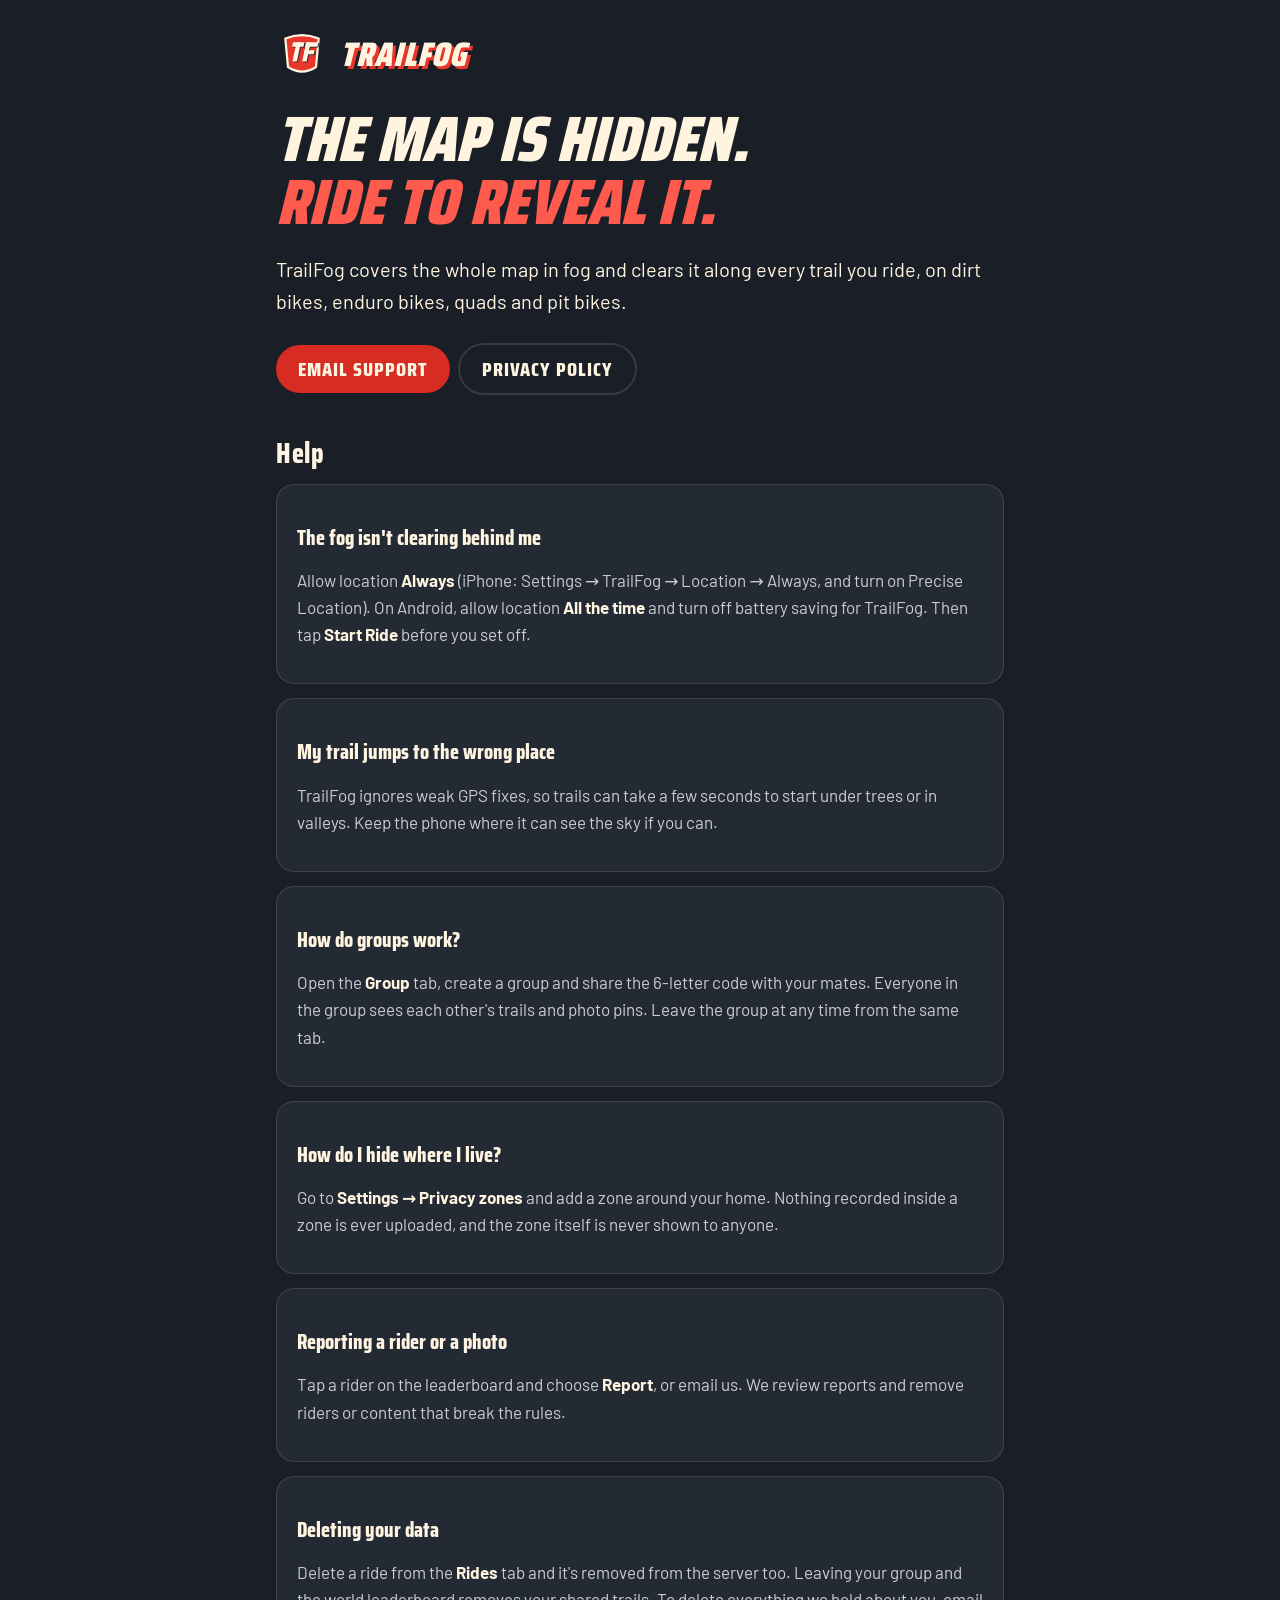
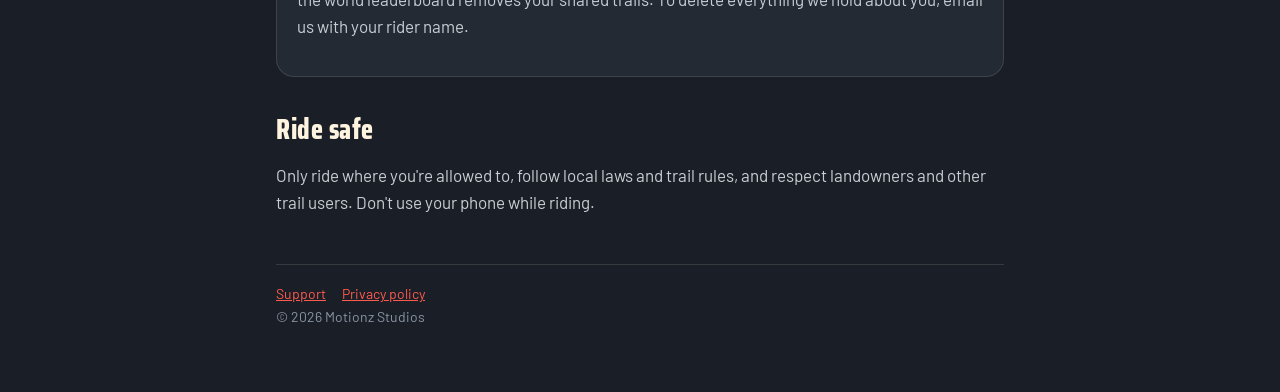
==== index.html @ 4048c1ba "Add files via upload" ====
<!doctype html><html lang="en"><head><meta charset="utf-8"><meta name="viewport" content="width=device-width,initial-scale=1"><link rel="preconnect" href="https://fonts.googleapis.com"><link rel="stylesheet" href="https://fonts.googleapis.com/css2?family=Barlow:wght@400;600&family=Saira+Condensed:ital,wght@0,800;1,900&display=swap"><link rel="stylesheet" href="style.css"><link rel="icon" href="icon.png"><title>TrailFog Support</title><meta name="description" content="Help and contact for TrailFog, the fog-of-war trail map for dirt bikes and quads."></head>
<body><div class="wrap"><header><a href="./"><svg width="52" height="52" viewBox="0 0 512 512" aria-hidden="true"><path d="M92 104 Q256 34 420 104 L394 384 Q256 474 118 384 Z" fill="#E8362B" stroke="#FFF4E0" stroke-width="22" stroke-linejoin="round"/><g transform="translate(264 338) skewX(-12) translate(-256 -330)" fill="#1A1F27"><rect x="128" y="140" width="112" height="44"/><rect x="162" y="140" width="44" height="190"/><rect x="258" y="140" width="44" height="190"/><rect x="258" y="140" width="120" height="44"/><rect x="258" y="218" width="98" height="40"/></g><g transform="translate(256 330) skewX(-12) translate(-256 -330)" fill="#FFF4E0"><rect x="128" y="140" width="112" height="44"/><rect x="162" y="140" width="44" height="190"/><rect x="258" y="140" width="44" height="190"/><rect x="258" y="140" width="120" height="44"/><rect x="258" y="218" width="98" height="40"/></g></svg><span class="brand">TRAILFOG</span></a></header>
<h1>THE MAP IS HIDDEN.<br><span>RIDE TO REVEAL IT.</span></h1>
<p class="lead">TrailFog covers the whole map in fog and clears it along every trail you ride, on dirt bikes, enduro bikes, quads and pit bikes.</p>
<a class="btn" href="mailto:andystevo958@gmail.com?subject=TrailFog%20help">EMAIL SUPPORT</a><a class="btn alt" href="privacy.html">PRIVACY POLICY</a>

<h2>Help</h2>
<div class="card"><h3>The fog isn't clearing behind me</h3><p>Allow location <strong>Always</strong> (iPhone: Settings → TrailFog → Location → Always, and turn on Precise Location). On Android, allow location <strong>All the time</strong> and turn off battery saving for TrailFog. Then tap <strong>Start Ride</strong> before you set off.</p></div>
<div class="card"><h3>My trail jumps to the wrong place</h3><p>TrailFog ignores weak GPS fixes, so trails can take a few seconds to start under trees or in valleys. Keep the phone where it can see the sky if you can.</p></div>
<div class="card"><h3>How do groups work?</h3><p>Open the <strong>Group</strong> tab, create a group and share the 6-letter code with your mates. Everyone in the group sees each other's trails and photo pins. Leave the group at any time from the same tab.</p></div>
<div class="card"><h3>How do I hide where I live?</h3><p>Go to <strong>Settings → Privacy zones</strong> and add a zone around your home. Nothing recorded inside a zone is ever uploaded, and the zone itself is never shown to anyone.</p></div>
<div class="card"><h3>Reporting a rider or a photo</h3><p>Tap a rider on the leaderboard and choose <strong>Report</strong>, or email us. We review reports and remove riders or content that break the rules.</p></div>
<div class="card"><h3>Deleting your data</h3><p>Delete a ride from the <strong>Rides</strong> tab and it's removed from the server too. Leaving your group and the world leaderboard removes your shared trails. To delete everything we hold about you, email us with your rider name.</p></div>

<h2>Ride safe</h2>
<p>Only ride where you're allowed to, follow local laws and trail rules, and respect landowners and other trail users. Don't use your phone while riding.</p>
<footer><a href="./">Support</a><a href="privacy.html">Privacy policy</a><br>© 2026 Motionz Studios</footer></div></body></html>
---- style.css ----
:root{--ink:#1A1F27;--card:#232A34;--red:#E8362B;--redtxt:#FF5A4E;--cream:#FFF4E0;--mut:#C9CDD3;--line:rgba(255,244,224,.12)}
*{box-sizing:border-box}
html{background:var(--ink)}
body{margin:0;background:var(--ink);color:var(--cream);font:17px/1.6 Barlow,system-ui,-apple-system,"Segoe UI",sans-serif}
a{color:var(--redtxt)}
.wrap{max-width:760px;margin:0 auto;padding:28px 16px 64px}
header{display:flex;align-items:center;gap:14px;margin-bottom:28px}
header a{display:flex;align-items:center;gap:12px;color:var(--cream);text-decoration:none}
.brand{font:italic 900 34px/1 "Saira Condensed","Arial Narrow",sans-serif;letter-spacing:1px;text-shadow:3px 3px 0 var(--red)}
h1{font:italic 900 clamp(40px,9vw,64px)/.98 "Saira Condensed","Arial Narrow",sans-serif;margin:8px 0 14px}
h1 span{color:var(--redtxt)}
h2{font:800 28px/1.15 "Saira Condensed","Arial Narrow",sans-serif;letter-spacing:.5px;margin:36px 0 8px}
h3{font:800 21px/1.2 "Saira Condensed","Arial Narrow",sans-serif;margin:22px 0 4px}
p,li{color:var(--mut)}
strong{color:var(--cream)}
.lead{font-size:20px;color:var(--cream)}
.card{background:var(--card);border:1px solid var(--line);border-radius:18px;padding:18px 20px;margin:14px 0}
.btn{display:inline-block;background:#D62C22;color:var(--cream);text-decoration:none;font:800 20px/1 "Saira Condensed",sans-serif;letter-spacing:1px;padding:14px 22px;border-radius:40px;margin:6px 8px 6px 0}
.btn.alt{background:transparent;border:2px solid var(--line)}
footer{margin-top:48px;padding-top:18px;border-top:1px solid var(--line);font-size:14px;color:#8A93A0}
footer a{margin-right:16px}
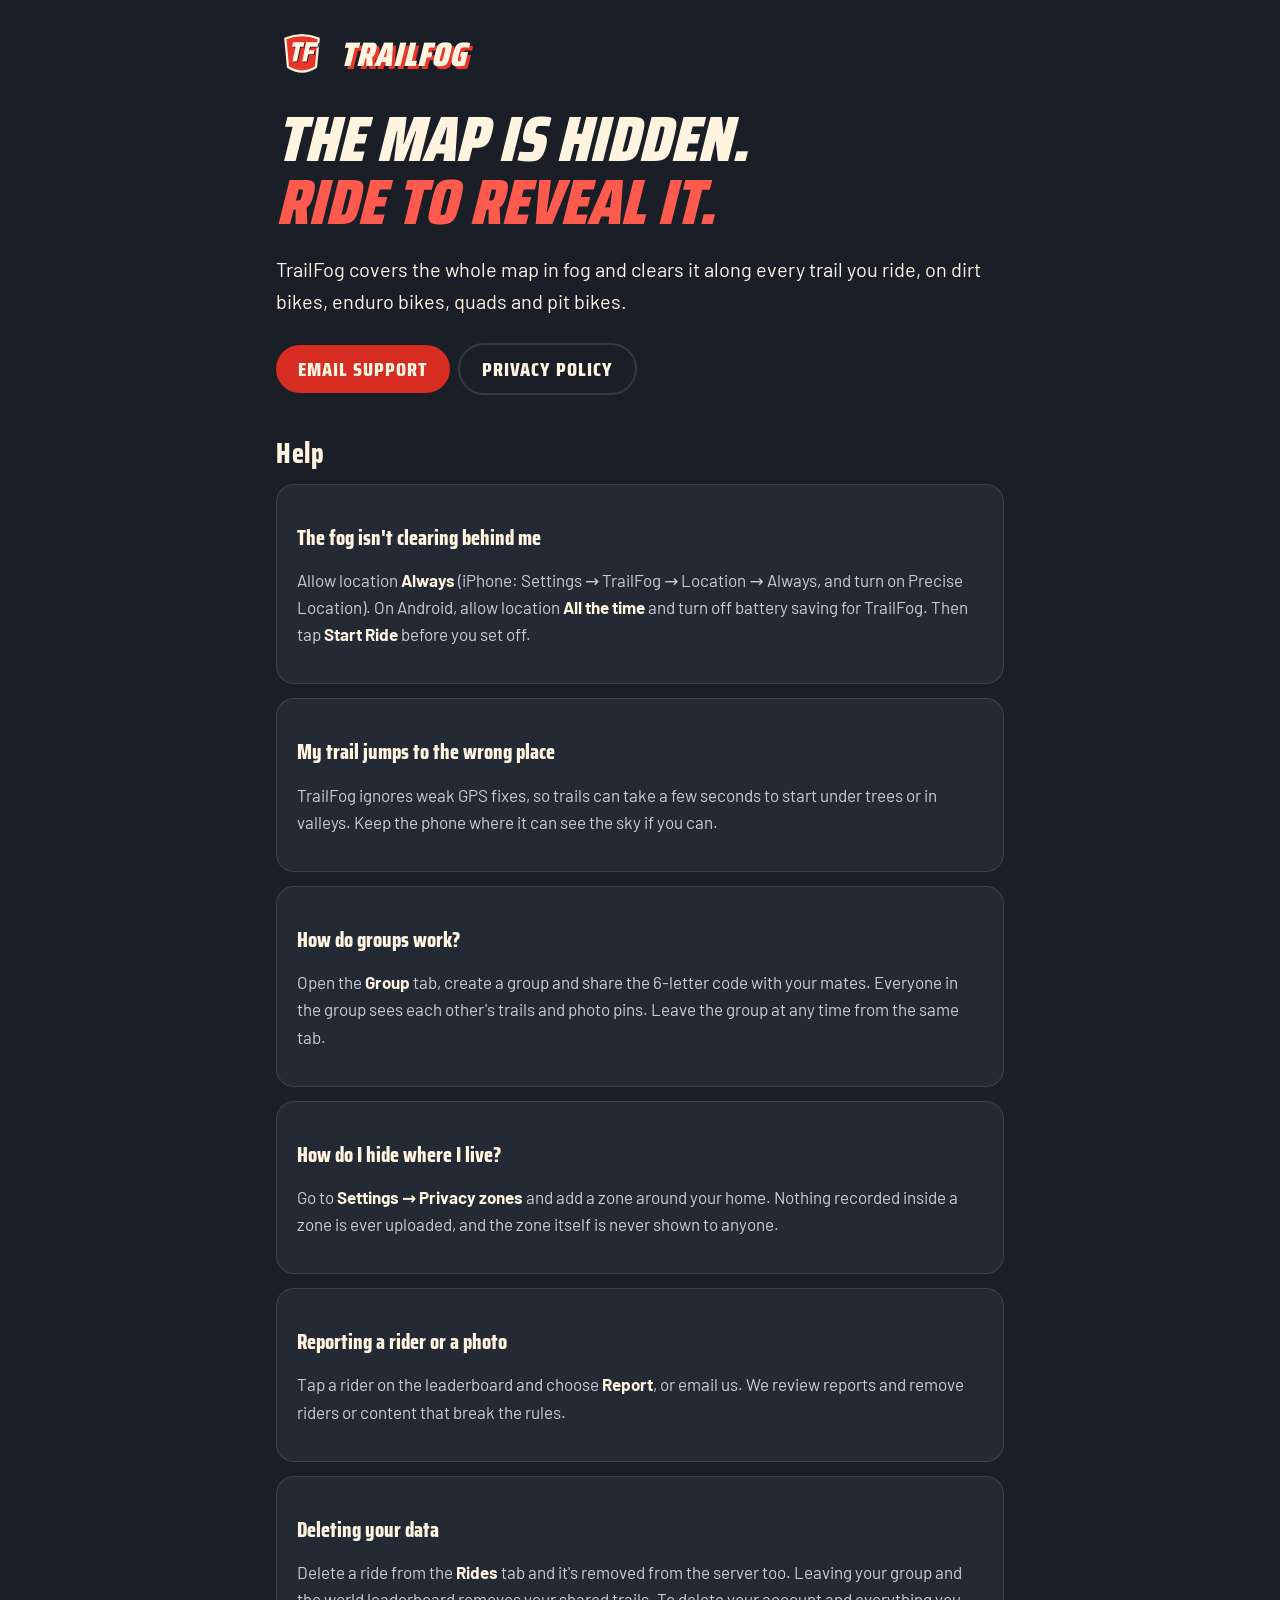
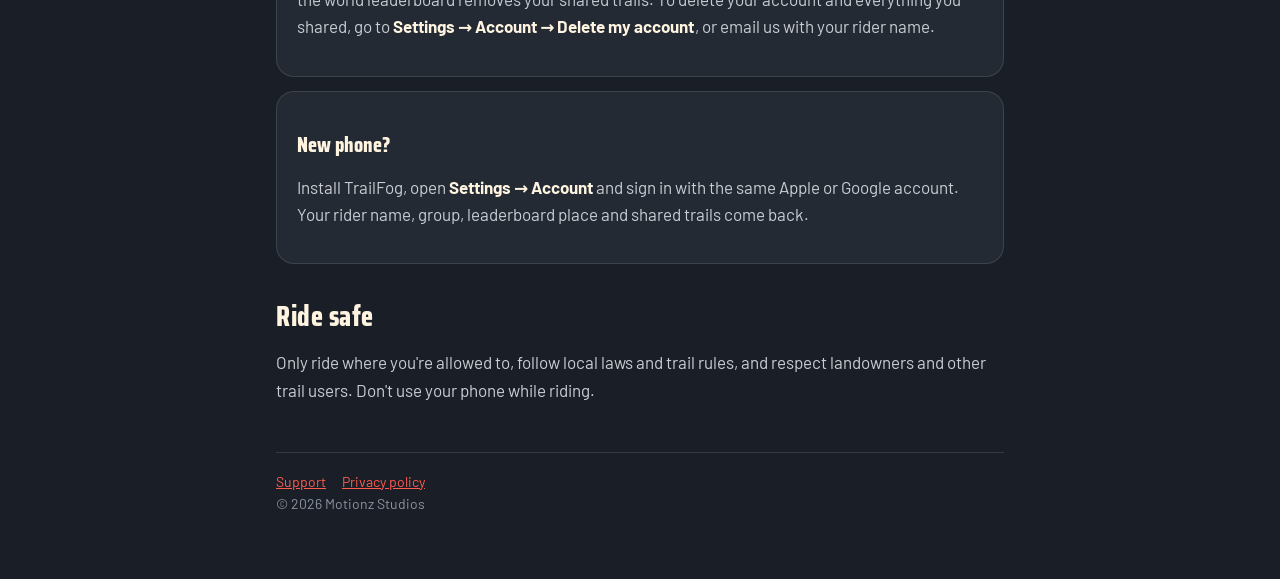
==== commit ad15d0bc: "Add files via upload" ====
--- a/index.html
+++ b/index.html
@@ -10,7 +10,9 @@
 <div class="card"><h3>How do groups work?</h3><p>Open the <strong>Group</strong> tab, create a group and share the 6-letter code with your mates. Everyone in the group sees each other's trails and photo pins. Leave the group at any time from the same tab.</p></div>
 <div class="card"><h3>How do I hide where I live?</h3><p>Go to <strong>Settings → Privacy zones</strong> and add a zone around your home. Nothing recorded inside a zone is ever uploaded, and the zone itself is never shown to anyone.</p></div>
 <div class="card"><h3>Reporting a rider or a photo</h3><p>Tap a rider on the leaderboard and choose <strong>Report</strong>, or email us. We review reports and remove riders or content that break the rules.</p></div>
-<div class="card"><h3>Deleting your data</h3><p>Delete a ride from the <strong>Rides</strong> tab and it's removed from the server too. Leaving your group and the world leaderboard removes your shared trails. To delete everything we hold about you, email us with your rider name.</p></div>
+<div class="card"><h3>Deleting your data</h3><p>Delete a ride from the <strong>Rides</strong> tab and it's removed from the server too. Leaving your group and the world leaderboard removes your shared trails. To delete your account and everything you shared, go to <strong>Settings → Account → Delete my account</strong>, or email us with your rider name.</p></div>
+
+<div class="card"><h3>New phone?</h3><p>Install TrailFog, open <strong>Settings → Account</strong> and sign in with the same Apple or Google account. Your rider name, group, leaderboard place and shared trails come back.</p></div>
 
 <h2>Ride safe</h2>
 <p>Only ride where you're allowed to, follow local laws and trail rules, and respect landowners and other trail users. Don't use your phone while riding.</p>
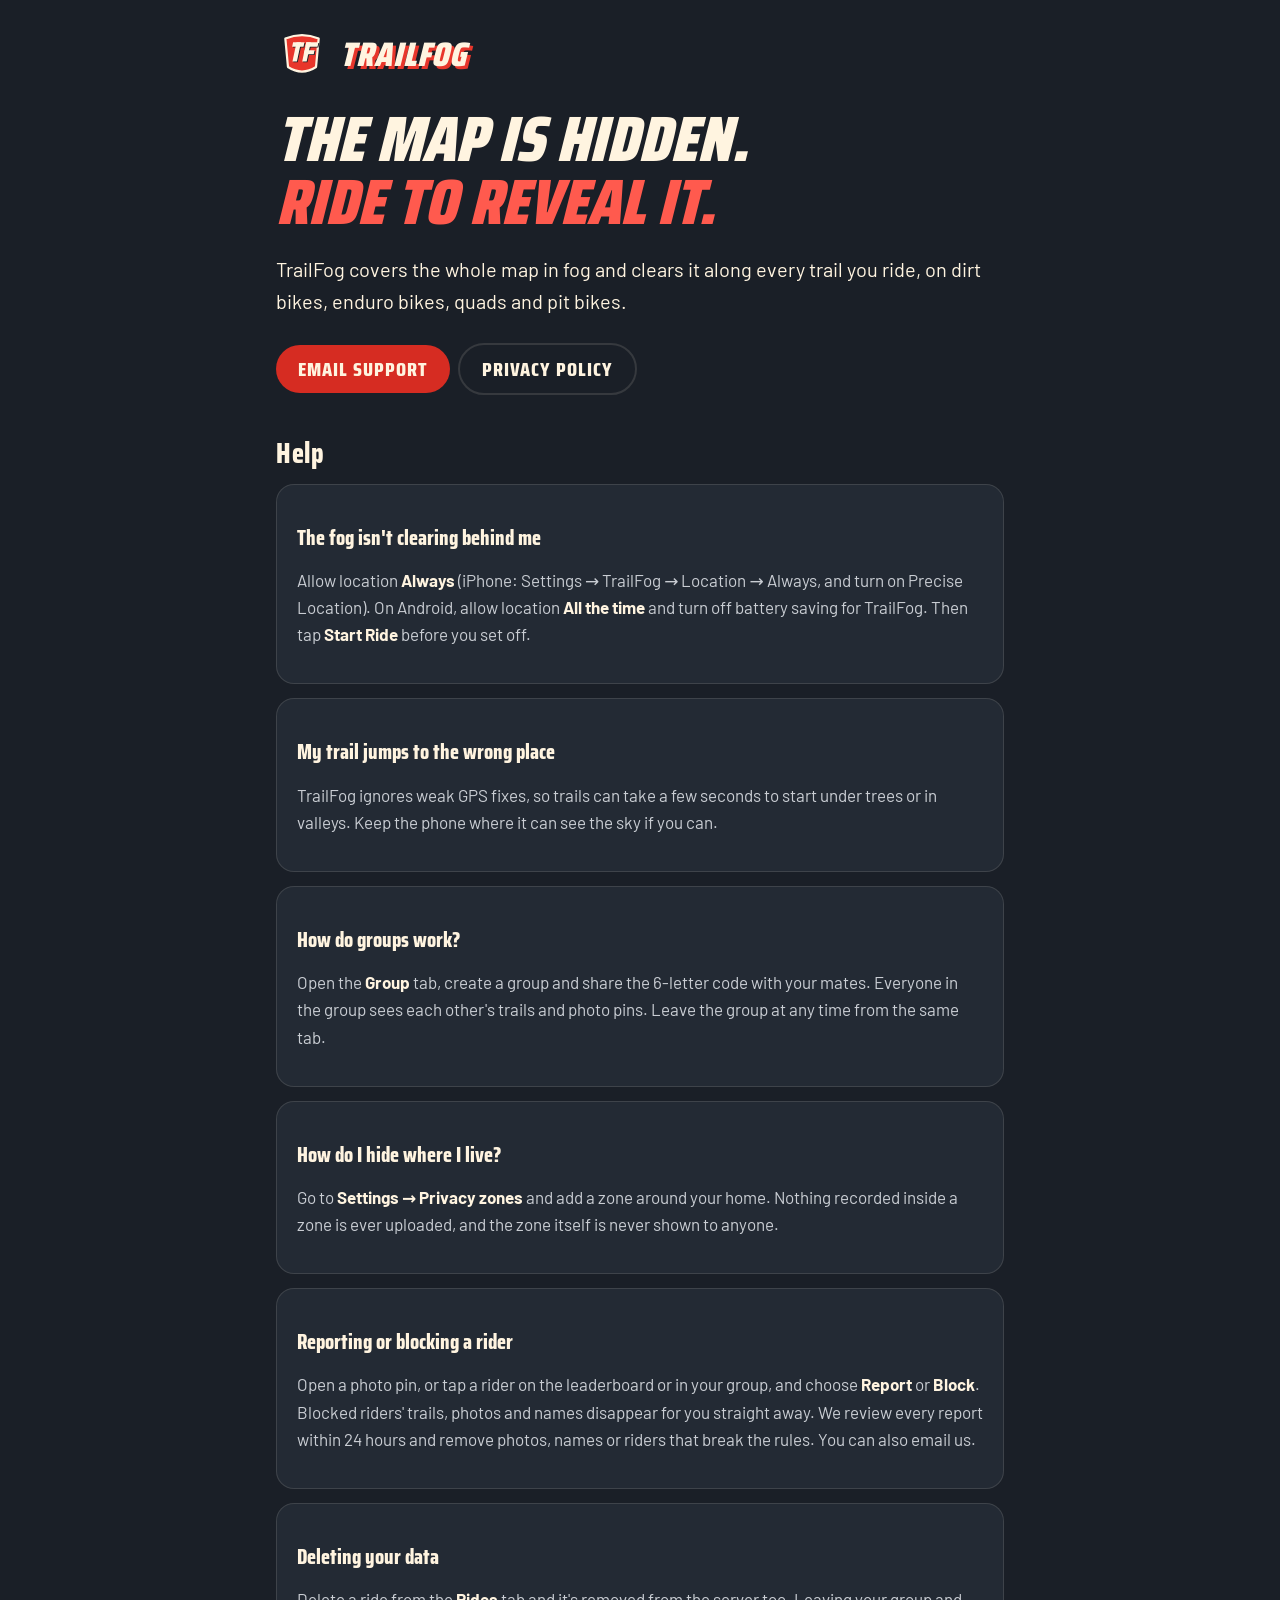
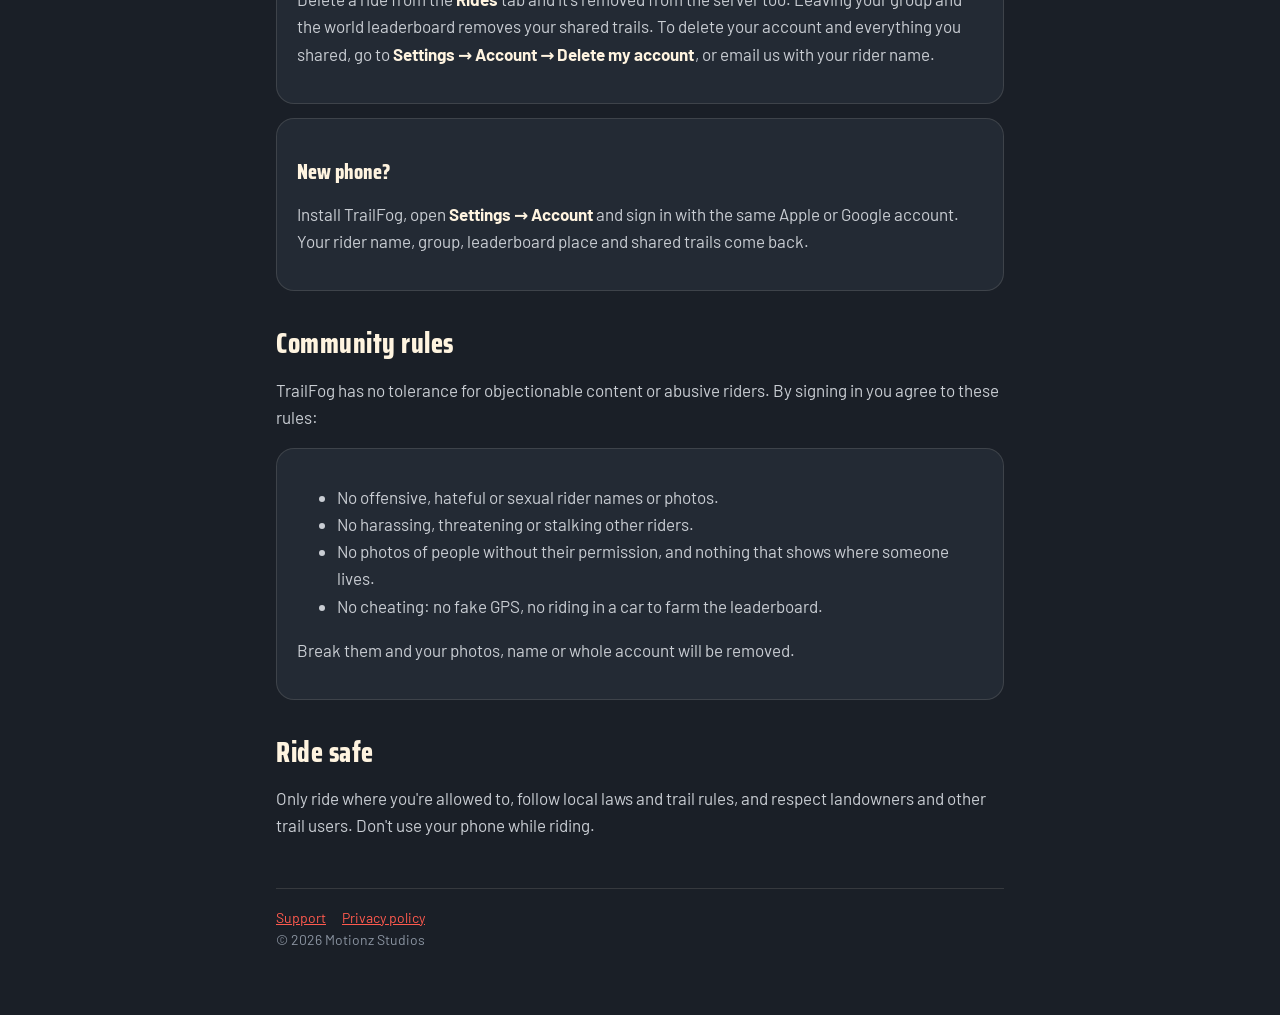
==== commit 4456fb6d: "Add files via upload" ====
--- a/index.html
+++ b/index.html
@@ -9,11 +9,20 @@
 <div class="card"><h3>My trail jumps to the wrong place</h3><p>TrailFog ignores weak GPS fixes, so trails can take a few seconds to start under trees or in valleys. Keep the phone where it can see the sky if you can.</p></div>
 <div class="card"><h3>How do groups work?</h3><p>Open the <strong>Group</strong> tab, create a group and share the 6-letter code with your mates. Everyone in the group sees each other's trails and photo pins. Leave the group at any time from the same tab.</p></div>
 <div class="card"><h3>How do I hide where I live?</h3><p>Go to <strong>Settings → Privacy zones</strong> and add a zone around your home. Nothing recorded inside a zone is ever uploaded, and the zone itself is never shown to anyone.</p></div>
-<div class="card"><h3>Reporting a rider or a photo</h3><p>Tap a rider on the leaderboard and choose <strong>Report</strong>, or email us. We review reports and remove riders or content that break the rules.</p></div>
+<div class="card"><h3>Reporting or blocking a rider</h3><p>Open a photo pin, or tap a rider on the leaderboard or in your group, and choose <strong>Report</strong> or <strong>Block</strong>. Blocked riders' trails, photos and names disappear for you straight away. We review every report within 24 hours and remove photos, names or riders that break the rules. You can also email us.</p></div>
 <div class="card"><h3>Deleting your data</h3><p>Delete a ride from the <strong>Rides</strong> tab and it's removed from the server too. Leaving your group and the world leaderboard removes your shared trails. To delete your account and everything you shared, go to <strong>Settings → Account → Delete my account</strong>, or email us with your rider name.</p></div>
 
 <div class="card"><h3>New phone?</h3><p>Install TrailFog, open <strong>Settings → Account</strong> and sign in with the same Apple or Google account. Your rider name, group, leaderboard place and shared trails come back.</p></div>
 
+<h2 id="rules">Community rules</h2>
+<p>TrailFog has no tolerance for objectionable content or abusive riders. By signing in you agree to these rules:</p>
+<div class="card"><ul>
+<li>No offensive, hateful or sexual rider names or photos.</li>
+<li>No harassing, threatening or stalking other riders.</li>
+<li>No photos of people without their permission, and nothing that shows where someone lives.</li>
+<li>No cheating: no fake GPS, no riding in a car to farm the leaderboard.</li>
+</ul><p>Break them and your photos, name or whole account will be removed.</p></div>
+
 <h2>Ride safe</h2>
 <p>Only ride where you're allowed to, follow local laws and trail rules, and respect landowners and other trail users. Don't use your phone while riding.</p>
 <footer><a href="./">Support</a><a href="privacy.html">Privacy policy</a><br>© 2026 Motionz Studios</footer></div></body></html>
